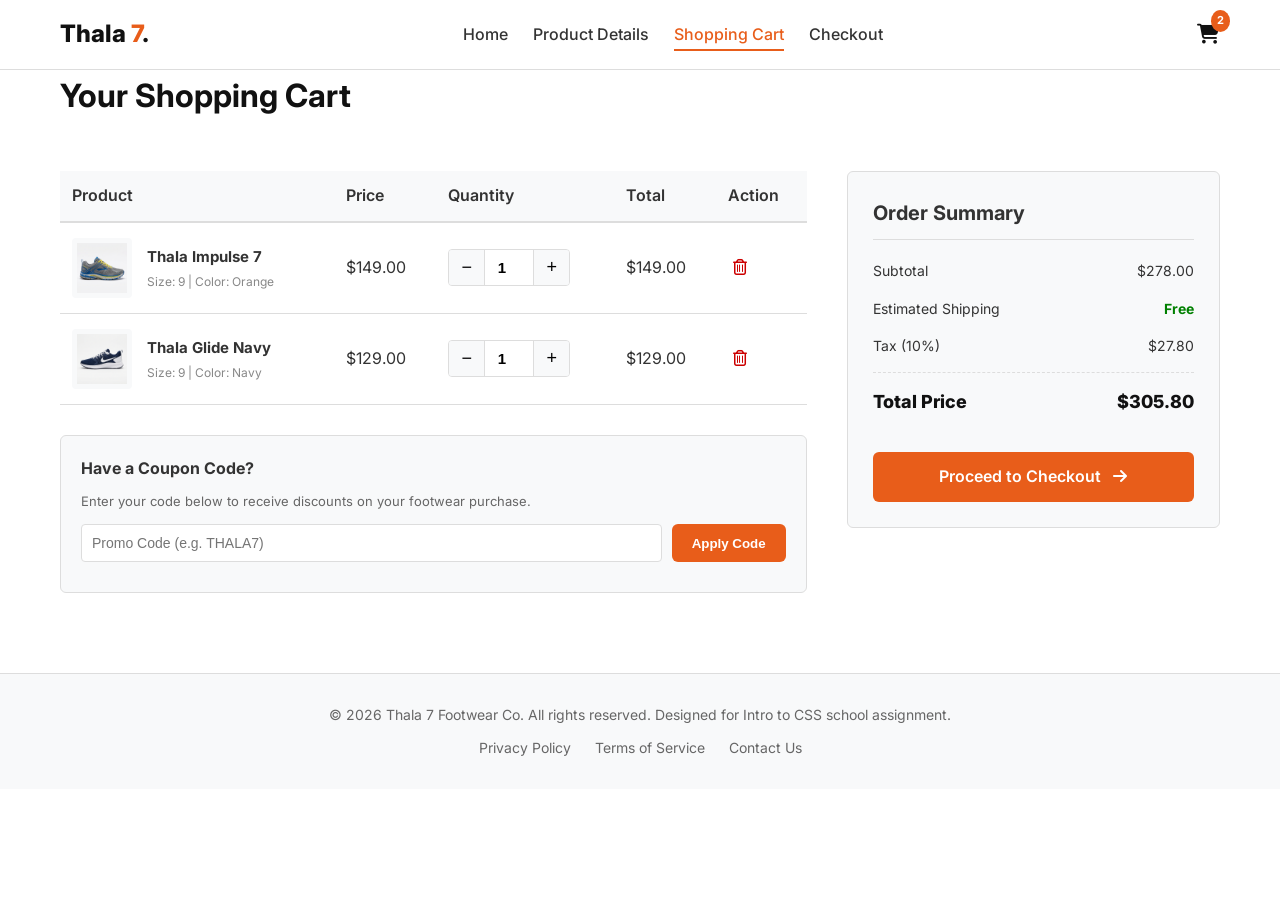
==== cart.html @ d78be861 "commit" ====
<!DOCTYPE html>
<html lang="en">
<head>
    <meta charset="UTF-8">
    <meta name="viewport" content="width=device-width, initial-scale=1.0">
    <title>Shopping Cart - Thala 7</title>
    <!-- Include Google Fonts for layout consistency -->
    <link href="https://fonts.googleapis.com/css2?family=Inter:wght@400;500;600;700;800&display=swap" rel="stylesheet">
    <!-- Font Awesome icons -->
    <link rel="stylesheet" href="https://cdnjs.cloudflare.com/ajax/libs/font-awesome/6.4.0/css/all.min.css">
    <!-- Linking our main custom CSS stylesheet file -->
    <link rel="stylesheet" href="styles.css">
</head>
<body>

    <!-- HEADER: Fixed navigation bar (matches other pages) -->
    <header>
        <div class="container nav-container">
            <div class="logo">
                <a href="index.html">Thala <span class="accent">7</span>.</a>
            </div>
            
            <nav>
                <ul class="nav-links">
                    <li><a href="index.html">Home</a></li>
                    <li><a href="product.html">Product Details</a></li>
                    <li><a href="cart.html" class="active">Shopping Cart</a></li>
                    <li><a href="payment.html">Checkout</a></li>
                </ul>
            </nav>

            <div class="nav-actions">
                <a href="cart.html" class="cart-icon-btn">
                    <i class="fas fa-shopping-cart"></i>
                    <span class="badge" id="cart-badge">2</span>
                </a>
            </div>
        </div>
    </header>

    <!-- MAIN BODY CONTENT -->
    <main>
        <div class="container">
            <h1 style="margin: 30px 0 10px 0; font-size: 32px; color: var(--primary-color);">Your Shopping Cart</h1>
            
            <!-- Two-column Flexbox layout for Cart: Items and Coupons on Left, Price Summary on Right -->
            <div class="cart-layout">
                
                <!-- LEFT CONTAINER: Cart Table & Coupon Entry Box (Requirement 5) -->
                <div class="cart-left-container">
                    
                    <!-- Table showing list of items in the cart -->
                    <table class="cart-table" id="cart-items-table">
                        <thead>
                            <tr>
                                <th>Product</th>
                                <th>Price</th>
                                <th>Quantity</th>
                                <th>Total</th>
                                <th>Action</th>
                            </tr>
                        </thead>
                        <tbody>
                            <!-- Item 1: Thala Impulse 7 -->
                            <tr class="cart-item-row">
                                <td>
                                    <div class="cart-product-info">
                                        <img src="hero-shoe.png" class="cart-product-image" alt="Thala Impulse 7">
                                        <div>
                                            <span class="cart-product-name">Thala Impulse 7</span>
                                            <span class="cart-product-meta">Size: 9 | Color: Orange</span>
                                        </div>
                                    </div>
                                </td>
                                <td class="unit-price">$149.00</td>
                                <td>
                                    <div class="qty-selector" style="width: fit-content;">
                                        <!-- Decrease qty button -->
                                        <button type="button" class="qty-btn" onclick="changeQtyRow(this, -1)">&minus;</button>
                                        <input type="number" class="qty-input row-qty" value="1" min="1" max="99" onchange="recalcCart()">
                                        <!-- Increase qty button -->
                                        <button type="button" class="qty-btn" onclick="changeQtyRow(this, 1)">&plus;</button>
                                    </div>
                                </td>
                                <td class="row-total">$149.00</td>
                                <td>
                                    <!-- Remove item button -->
                                    <button type="button" class="remove-btn" onclick="removeCartRow(this)">
                                        <i class="far fa-trash-alt"></i>
                                    </button>
                                </td>
                            </tr>
                            
                            <!-- Item 2: Thala Glide Navy -->
                            <tr class="cart-item-row">
                                <td>
                                    <div class="cart-product-info">
                                        <img src="shoe-1.png" class="cart-product-image" alt="Thala Glide Navy">
                                        <div>
                                            <span class="cart-product-name">Thala Glide Navy</span>
                                            <span class="cart-product-meta">Size: 9 | Color: Navy</span>
                                        </div>
                                    </div>
                                </td>
                                <td class="unit-price">$129.00</td>
                                <td>
                                    <div class="qty-selector" style="width: fit-content;">
                                        <!-- Decrease qty button -->
                                        <button type="button" class="qty-btn" onclick="changeQtyRow(this, -1)">&minus;</button>
                                        <input type="number" class="qty-input row-qty" value="1" min="1" max="99" onchange="recalcCart()">
                                        <!-- Increase qty button -->
                                        <button type="button" class="qty-btn" onclick="changeQtyRow(this, 1)">&plus;</button>
                                    </div>
                                </td>
                                <td class="row-total">$129.00</td>
                                <td>
                                    <!-- Remove item button -->
                                    <button type="button" class="remove-btn" onclick="removeCartRow(this)">
                                        <i class="far fa-trash-alt"></i>
                                    </button>
                                </td>
                            </tr>
                        </tbody>
                    </table>

                    <!-- Coupon Input and Apply Button inside the LEFT container (Requirement 5) -->
                    <div class="coupon-container">
                        <h3>Have a Coupon Code?</h3>
                        <p style="font-size: 13px; color: #666666; margin-bottom: 12px;">Enter your code below to receive discounts on your footwear purchase.</p>
                        <div class="coupon-group">
                            <input type="text" id="coupon-field" class="coupon-input" placeholder="Promo Code (e.g. THALA7)">
                            <button type="button" class="btn btn-primary" style="padding: 10px 20px;" onclick="applyPromoCode()">Apply Code</button>
                        </div>
                        <span id="coupon-status-msg" class="coupon-status"></span>
                    </div>

                </div>

                <!-- RIGHT CONTAINER: Order Summary Card details -->
                <div class="cart-right-container">
                    <div class="summary-card">
                        <h2>Order Summary</h2>
                        
                        <div class="summary-row">
                            <span>Subtotal</span>
                            <span id="summary-subtotal">$278.00</span>
                        </div>
                        
                        <div class="summary-row">
                            <span>Estimated Shipping</span>
                            <span style="color: green; font-weight: bold;">Free</span>
                        </div>
                        
                        <div class="summary-row">
                            <span>Tax (10%)</span>
                            <span id="summary-tax">$27.80</span>
                        </div>
                        
                        <div class="summary-row" id="discount-display-row" style="display: none; color: var(--accent-color); font-weight: 600;">
                            <span>Discount (Promo Code)</span>
                            <span id="summary-discount">-$0.00</span>
                        </div>
                        
                        <div class="summary-row total-row">
                            <span>Total Price</span>
                            <span id="summary-total">$305.80</span>
                        </div>
                        
                        <!-- Proceeds checkout page selection -->
                        <a href="payment.html" class="btn btn-primary checkout-btn">
                            Proceed to Checkout <i class="fas fa-arrow-right" style="margin-left: 8px;"></i>
                        </a>
                    </div>
                </div>

            </div>
        </div>
    </main>

    <!-- FOOTER (matches other pages) -->
    <footer>
        <div class="container">
            <p>&copy; 2026 Thala 7 Footwear Co. All rights reserved. Designed for Intro to CSS school assignment.</p>
            <div class="footer-links">
                <a href="#">Privacy Policy</a>
                <a href="#">Terms of Service</a>
                <a href="#">Contact Us</a>
            </div>
        </div>
    </footer>

    <!-- INTERACTIVE SCRIPTS: Basic JS variables and calculations -->
    <script>
        // Track promo code application state
        let isPromoApplied = false;

        // 1. Changes item row quantity with button increments
        function changeQtyRow(button, amount) {
            // Traverse up to find the input spinner element in the same container
            const spinner = button.parentElement;
            const inputField = spinner.querySelector('.row-qty');
            let currentVal = parseInt(inputField.value) || 1;
            
            currentVal += amount;
            if (currentVal < 1) {
                currentVal = 1;
            }
            inputField.value = currentVal;
            
            // Recompute row totals and summaries
            recalcCart();
        }

        // 2. Removes an item row completely
        function removeCartRow(button) {
            // Find parent table row and remove it
            const row = button.closest('tr');
            if (row) {
                row.remove();
                recalcCart();
            }
        }

        // 3. Recalculates subtotal, taxes, discount, and grand total prices
        function recalcCart() {
            const itemRows = document.querySelectorAll('.cart-item-row');
            let totalSubtotal = 0;
            let totalItemsCount = 0;

            itemRows.forEach(row => {
                // Get unit price value (stripping out $ symbol)
                const priceText = row.querySelector('.unit-price').innerText;
                const priceVal = parseFloat(priceText.replace('$', '')) || 0;
                
                // Get current quantity input
                const qtyInput = row.querySelector('.row-qty');
                const qtyVal = parseInt(qtyInput.value) || 1;
                
                // Calculate item row total
                const rowTotal = priceVal * qtyVal;
                row.querySelector('.row-total').innerText = '$' + rowTotal.toFixed(2);
                
                totalSubtotal += rowTotal;
                totalItemsCount += qtyVal;
            });

            // Calculate taxes (10% sales tax standard rate)
            const salesTax = totalSubtotal * 0.10;
            
            // Calculate coupon discount if applied (10% off of subtotal + tax)
            let discountVal = 0;
            const discountRow = document.getElementById('discount-display-row');
            
            if (isPromoApplied) {
                discountVal = (totalSubtotal + salesTax) * 0.10;
                discountRow.style.display = 'flex';
                document.getElementById('summary-discount').innerText = '-$' + discountVal.toFixed(2);
            } else {
                discountRow.style.display = 'none';
            }

            // Calculate grand total
            const grandTotal = totalSubtotal + salesTax - discountVal;

            // Render updated totals to the DOM
            document.getElementById('summary-subtotal').innerText = '$' + totalSubtotal.toFixed(2);
            document.getElementById('summary-tax').innerText = '$' + salesTax.toFixed(2);
            document.getElementById('summary-total').innerText = '$' + grandTotal.toFixed(2);
            
            // Update cart badge number count
            document.getElementById('cart-badge').innerText = totalItemsCount;
        }

        // 4. Applies promo code ("THALA7") to give a 10% discount
        function applyPromoCode() {
            const promoInput = document.getElementById('coupon-field');
            const statusMsg = document.getElementById('coupon-status-msg');
            const codeVal = promoInput.value.trim().toUpperCase();

            if (codeVal === 'THALA7') {
                isPromoApplied = true;
                statusMsg.innerText = 'Success: Promo code applied successfully (10% Discount)!';
                statusMsg.style.color = 'green';
            } else {
                isPromoApplied = false;
                statusMsg.innerText = 'Error: Invalid promo code. Try using code "THALA7".';
                statusMsg.style.color = 'red';
            }

            // Trigger recalc to apply changes
            recalcCart();
        }
    </script>

</body>
</html>
---- styles.css ----
/* ==========================================================================
   CSS STYLING SHEET: Thala 7. Premium Footwear Store
   This stylesheet contains clean, well-commented CSS for a multi-page site.
   Designed for introductory CSS learners: uses CSS variables for colors,
   standard Flexbox layouts, and a single responsive media query.
   ========================================================================== */

/* ----------------------------------------------------
   1. GLOBAL RESET & BASE STYLES
   ---------------------------------------------------- */
* {
    margin: 0;
    padding: 0;
    box-sizing: border-box; /* Includes padding and borders in element's total width/height */
}

:root {
    --primary-color: #111111; /* Charcoal black for headers, layout buttons, and heavy text */
    --accent-color: #e85d1a;  /* Vibrant athletic orange for main action badges and links */
    --accent-hover: #d04d10;  /* Deeper orange color for mouse-over (hover) states */
    --bg-light: #f8f9fa;      /* Clean light grey background color for section panels */
    --bg-white: #ffffff;      /* Pure white background for page bases and list cards */
    --border-color: #dddddd;  /* Soft grey border to neatly divide rows and inputs */
    --text-color: #333333;    /* Standard dark grey reading color for body text */
    --font-family: 'Inter', sans-serif;
}

body {
    font-family: var(--font-family);
    color: var(--text-color);
    background-color: var(--bg-white);
    line-height: 1.6;
}

/* Center-aligned layout container with maximum desktop width of 1200px */
.container {
    width: 100%;
    max-width: 1200px;
    margin: 0 auto; /* Centers the div container inside the browser view */
    padding: 0 20px;
}

.accent {
    color: var(--accent-color);
}

/* ----------------------------------------------------
   2. NAVIGATION HEADER (Fixed layout)
   ---------------------------------------------------- */
header {
    background-color: var(--bg-white);
    border-bottom: 1px solid var(--border-color);
    position: fixed; /* Fixes the header to the top of the browser page when scrolling */
    top: 0;
    left: 0;
    width: 100%;
    height: 70px;
    z-index: 100;
    display: flex;
    align-items: center; /* Vertically centers navigation logo, links, and search bars */
}

.nav-container {
    display: flex;
    justify-content: space-between; /* Evenly spaces logo (left), links (center), actions (right) */
    align-items: center;
    width: 100%;
}

.logo a {
    font-size: 24px;
    font-weight: 800;
    color: var(--primary-color);
    text-decoration: none;
}

.nav-links {
    display: flex;
    list-style: none; /* Removes list bullet markers */
    gap: 25px; /* Spaces out link items */
}

.nav-links a {
    text-decoration: none;
    color: var(--text-color);
    font-weight: 500;
    padding: 5px 0;
    transition: color 0.2s;
}

.nav-links a:hover,
.nav-links a.active {
    color: var(--accent-color);
    border-bottom: 2px solid var(--accent-color); /* Adds accent line beneath selected item */
}

.nav-actions {
    display: flex;
    align-items: center;
    gap: 20px;
}

.cart-icon-btn {
    text-decoration: none;
    color: var(--primary-color);
    font-size: 20px;
    position: relative; /* Base positioning for the badge */
}

.badge {
    background-color: var(--accent-color);
    color: white;
    font-size: 11px;
    font-weight: bold;
    border-radius: 50%;
    padding: 2px 6px;
    position: absolute; /* Places absolute badge relative to cart button */
    top: -8px;
    right: -10px;
}

/* Offset the main tag to avoid landing page hiding behind fixed header */
main {
    margin-top: 70px;
}

/* ----------------------------------------------------
   3. HERO SECTION (index.html)
   ---------------------------------------------------- */
.hero-section {
    padding: 60px 0;
    background-color: var(--bg-light);
    display: flex;
    align-items: center;
}

.hero-grid {
    display: flex;
    align-items: center;
    justify-content: space-between;
    gap: 40px;
}

.hero-text-content {
    flex: 1; /* Takes 50% of the available row size */
}

.hero-text-content h1 {
    font-size: 46px;
    line-height: 1.2;
    margin-bottom: 20px;
    color: var(--primary-color);
}

.hero-text-content p {
    font-size: 16px;
    margin-bottom: 30px;
    color: #666666;
}

.btn {
    display: inline-block;
    padding: 12px 30px;
    font-weight: 600;
    text-decoration: none;
    border-radius: 6px;
    cursor: pointer;
    border: none;
    transition: background-color 0.2s;
}

.btn-primary {
    background-color: var(--accent-color);
    color: var(--bg-white);
}

.btn-primary:hover {
    background-color: var(--accent-hover);
}

.btn-secondary {
    background-color: transparent;
    border: 1px solid var(--primary-color);
    color: var(--primary-color);
}

.btn-secondary:hover {
    background-color: var(--primary-color);
    color: var(--bg-white);
}

.hero-image-wrapper {
    flex: 1; /* Takes remaining 50% of row size */
    text-align: center;
}

.hero-image-wrapper img {
    max-width: 100%;
    height: auto;
    filter: drop-shadow(0 10px 20px rgba(0,0,0,0.1)); /* Soft shadow for premium look */
}

/* ----------------------------------------------------
   4. FEATURED PRODUCTS GRID (index.html)
   ---------------------------------------------------- */
.featured-section {
    padding: 60px 0;
}

.section-title {
    text-align: center;
    font-size: 32px;
    margin-bottom: 40px;
}

.products-grid {
    display: grid;
    /* Grid system automatically fits cards into neat columns of minimum 280px */
    grid-template-columns: repeat(auto-fit, minmax(280px, 1fr));
    gap: 30px;
}

.product-card {
    border: 1px solid var(--border-color);
    border-radius: 8px;
    overflow: hidden;
    background-color: var(--bg-white);
    transition: transform 0.2s, box-shadow 0.2s;
    position: relative;
}

.product-card:hover {
    transform: translateY(-5px);
    box-shadow: 0 10px 25px rgba(0,0,0,0.05);
}

.product-badge {
    position: absolute;
    top: 15px;
    left: 15px;
    background-color: var(--accent-color);
    color: white;
    font-size: 11px;
    font-weight: 700;
    padding: 4px 10px;
    border-radius: 4px;
    text-transform: uppercase;
}

.product-img-holder {
    height: 240px;
    background-color: var(--bg-light);
    display: flex;
    align-items: center;
    justify-content: center;
    padding: 20px;
}

.product-img-holder img {
    max-height: 100%;
    max-width: 100%;
    object-fit: contain;
}

.product-details {
    padding: 20px;
}

.product-category {
    font-size: 11px;
    color: #888888;
    text-transform: uppercase;
    font-weight: 600;
    display: block;
    margin-bottom: 5px;
}

.product-name {
    font-size: 18px;
    font-weight: 700;
    margin-bottom: 10px;
}

.product-name a {
    color: var(--primary-color);
    text-decoration: none;
}

.product-price {
    font-size: 16px;
    font-weight: 700;
    color: var(--accent-color);
}

.original-price {
    text-decoration: line-through;
    color: #888888;
    margin-right: 8px;
    font-weight: normal;
}

.view-details-btn {
    display: block;
    text-align: center;
    margin-top: 15px;
    border: 1px solid var(--primary-color);
    color: var(--primary-color);
    background-color: transparent;
    padding: 8px 15px;
    font-size: 14px;
    border-radius: 4px;
    text-decoration: none;
    transition: all 0.2s;
}

.view-details-btn:hover {
    background-color: var(--primary-color);
    color: white;
}

/* ----------------------------------------------------
   5. PRODUCT DISPLAY PAGE (product.html)
   ---------------------------------------------------- */
.product-detail-layout {
    display: flex;
    gap: 50px;
    padding: 40px 0;
}

.product-media-column {
    flex: 1.2; /* Allocates slightly more width to the image display column */
}

.main-image-container {
    background-color: var(--bg-light);
    border: 1px solid var(--border-color);
    border-radius: 8px;
    height: 400px;
    display: flex;
    align-items: center;
    justify-content: center;
    padding: 30px;
    margin-bottom: 20px;
}

.main-image-container img {
    max-height: 100%;
    object-fit: contain;
}

/* Scrolling gallery container requirements layout */
.product-gallery-scroll {
    overflow-x: auto; /* Activates horizontal overflow scrolling */
    white-space: nowrap; /* Forces thumbnails to render in a single horizontal row */
    padding: 10px 0;
    border-top: 1px solid var(--border-color);
}

.gallery-thumbnail {
    display: inline-block; /* Inline display layout enables side-by-side flow */
    width: 80px;
    height: 80px;
    border: 2px solid transparent;
    background-color: var(--bg-light);
    border-radius: 6px;
    margin-right: 12px;
    cursor: pointer;
    padding: 5px;
    transition: border-color 0.2s;
}

.gallery-thumbnail img {
    width: 100%;
    height: 100%;
    object-fit: contain;
}

.gallery-thumbnail.active,
.gallery-thumbnail:hover {
    border-color: var(--accent-color);
}

.product-details-column {
    flex: 1; /* Details panel layout */
}

.product-details-column h1 {
    font-size: 34px;
    margin-bottom: 10px;
    color: var(--primary-color);
}

.product-details-column .price-row {
    font-size: 24px;
    font-weight: 800;
    color: var(--accent-color);
    margin-bottom: 20px;
}

.product-details-column p {
    color: #555555;
    margin-bottom: 25px;
    font-size: 15px;
}

.purchase-options {
    margin-top: 25px;
    padding-top: 25px;
    border-top: 1px solid var(--border-color);
}

.quantity-row {
    display: flex;
    align-items: center;
    gap: 15px;
    margin-bottom: 20px;
}

.qty-label {
    font-weight: 600;
}

.qty-selector {
    display: flex;
    align-items: center;
    border: 1px solid var(--border-color);
    border-radius: 4px;
    overflow: hidden;
}

.qty-btn {
    background-color: var(--bg-light);
    border: none;
    width: 35px;
    height: 35px;
    font-size: 18px;
    cursor: pointer;
    display: flex;
    align-items: center;
    justify-content: center;
}

.qty-btn:hover {
    background-color: #e2e2e2;
}

.qty-input {
    width: 50px;
    height: 35px;
    text-align: center;
    border: none;
    border-left: 1px solid var(--border-color);
    border-right: 1px solid var(--border-color);
    font-size: 15px;
    font-weight: 600;
}

/* ----------------------------------------------------
   6. SHOPPING CART PAGE (cart.html)
   ---------------------------------------------------- */
.cart-layout {
    display: flex;
    gap: 40px;
    padding: 40px 0;
    align-items: flex-start;
}

.cart-left-container {
    flex: 2; /* Allocates 2/3 of space to items list and coupon box */
}

.cart-table {
    width: 100%;
    border-collapse: collapse; /* Cleaner border render */
    margin-bottom: 30px;
}

.cart-table th {
    text-align: left;
    padding: 12px;
    background-color: var(--bg-light);
    border-bottom: 2px solid var(--border-color);
    font-weight: 600;
}

.cart-table td {
    padding: 15px 12px;
    border-bottom: 1px solid var(--border-color);
    vertical-align: middle;
}

.cart-product-info {
    display: flex;
    align-items: center;
    gap: 15px;
}

.cart-product-image {
    width: 60px;
    height: 60px;
    background-color: var(--bg-light);
    border-radius: 4px;
    padding: 5px;
    object-fit: contain;
}

.cart-product-name {
    font-weight: 700;
    font-size: 15px;
}

.cart-product-meta {
    font-size: 12px;
    color: #888888;
    display: block;
    margin-top: 3px;
}

.remove-btn {
    background: none;
    border: none;
    color: #cc0000;
    cursor: pointer;
    font-size: 16px;
    padding: 5px;
}

.remove-btn:hover {
    color: #aa0000;
}

/* Coupon container block requirements alignment (left column) */
.coupon-container {
    background-color: var(--bg-light);
    border: 1px solid var(--border-color);
    padding: 20px;
    border-radius: 6px;
    margin-top: 20px;
}

.coupon-container h3 {
    font-size: 16px;
    margin-bottom: 10px;
}

.coupon-group {
    display: flex;
    gap: 10px;
}

.coupon-input {
    flex: 1;
    padding: 10px;
    border: 1px solid var(--border-color);
    border-radius: 4px;
    font-size: 14px;
}

.coupon-status {
    display: block;
    margin-top: 10px;
    font-size: 13px;
    font-weight: 600;
}

.cart-right-container {
    flex: 1; /* Allocates 1/3 space to order summary panel */
}

.summary-card {
    background-color: var(--bg-light);
    border: 1px solid var(--border-color);
    border-radius: 6px;
    padding: 25px;
}

.summary-card h2 {
    font-size: 20px;
    margin-bottom: 20px;
    border-bottom: 1px solid var(--border-color);
    padding-bottom: 10px;
}

.summary-row {
    display: flex;
    justify-content: space-between;
    margin-bottom: 15px;
    font-size: 14px;
}

.summary-row.total-row {
    font-size: 18px;
    font-weight: 800;
    border-top: 1px dashed var(--border-color);
    padding-top: 15px;
    margin-top: 15px;
    color: var(--primary-color);
}

.checkout-btn {
    width: 100%;
    text-align: center;
    margin-top: 20px;
}

/* ----------------------------------------------------
   7. PAYMENT PAGE (payment.html)
   ---------------------------------------------------- */
.payment-layout {
    display: flex;
    gap: 40px;
    padding: 40px 0;
    align-items: flex-start;
}

.payment-left-container {
    flex: 1.8; /* Credit card form container width allocation */
}

.payment-card {
    background-color: var(--bg-white);
    border: 1px solid var(--border-color);
    border-radius: 6px;
    padding: 25px;
    margin-bottom: 20px;
}

.payment-card h2 {
    font-size: 18px;
    margin-bottom: 20px;
    color: var(--primary-color);
}

.method-options {
    display: flex;
    flex-direction: column;
    gap: 12px;
    margin-bottom: 25px;
}

.method-option {
    display: flex;
    align-items: center;
    padding: 12px;
    border: 1px solid var(--border-color);
    border-radius: 6px;
    cursor: pointer;
    transition: background-color 0.2s;
}

.method-option:hover {
    background-color: var(--bg-light);
}

.method-option input {
    margin-right: 12px;
}

.method-option i {
    margin-right: 10px;
    font-size: 18px;
    color: #555555;
}

.form-group {
    margin-bottom: 20px;
}

.form-group label {
    display: block;
    margin-bottom: 6px;
    font-weight: 600;
    font-size: 14px;
}

.form-group input,
.form-group select {
    width: 100%;
    padding: 10px;
    border: 1px solid var(--border-color);
    border-radius: 4px;
    font-size: 14px;
    outline: none;
}

.form-group input:focus,
.form-group select:focus {
    border-color: var(--accent-color); /* Highlight input on user interaction */
}

.form-row {
    display: flex;
    gap: 20px;
}

.form-row .form-group {
    flex: 1;
}

.payment-right-container {
    flex: 1.2; /* Order summary panel layout width allocation */
}

.overview-card {
    background-color: var(--bg-light);
    border: 1px solid var(--border-color);
    border-radius: 6px;
    padding: 25px;
}

.overview-card h3 {
    font-size: 16px;
    margin-bottom: 15px;
    border-bottom: 1px solid var(--border-color);
    padding-bottom: 10px;
}

.mini-items-list {
    margin-bottom: 20px;
}

.mini-item {
    display: flex;
    justify-content: space-between;
    font-size: 13px;
    margin-bottom: 10px;
}

.mini-item-name {
    color: #555555;
}

.mini-item-price {
    font-weight: 600;
}

/* ----------------------------------------------------
   8. FOOTER STYLING
   ---------------------------------------------------- */
footer {
    background-color: var(--bg-light);
    border-top: 1px solid var(--border-color);
    padding: 30px 0;
    text-align: center;
    font-size: 14px;
    color: #666666;
    margin-top: 40px;
}

.footer-links {
    margin-top: 10px;
}

.footer-links a {
    color: #666666;
    text-decoration: none;
    margin: 0 10px;
}

.footer-links a:hover {
    color: var(--accent-color);
}

/* ----------------------------------------------------
   9. RESPONSIVE MEDIA QUERIES (Mobile layout adjustments)
   ---------------------------------------------------- */
@media (max-width: 768px) {
    /* Stack navigation header elements vertically instead of horizontal flow */
    .nav-container {
        flex-direction: column;
        gap: 12px;
        padding: 10px 0;
    }
    
    header {
        height: auto;
        position: relative; /* Reverts fixed header on mobile screen sizes to maximize viewing workspace */
    }
    
    main {
        margin-top: 0; /* Clears top margin offset since header is no longer fixed position */
    }
    
    /* Hero section: stacks text content and shoe image vertically */
    .hero-grid {
        flex-direction: column;
        text-align: center;
    }
    
    .hero-text-content h1 {
        font-size: 32px;
    }
    
    /* Collapse two-column layouts into stackable layout rows */
    .product-detail-layout,
    .cart-layout,
    .payment-layout {
        flex-direction: column;
        gap: 30px;
    }
    
    .form-row {
        flex-direction: column;
        gap: 0;
    }
}
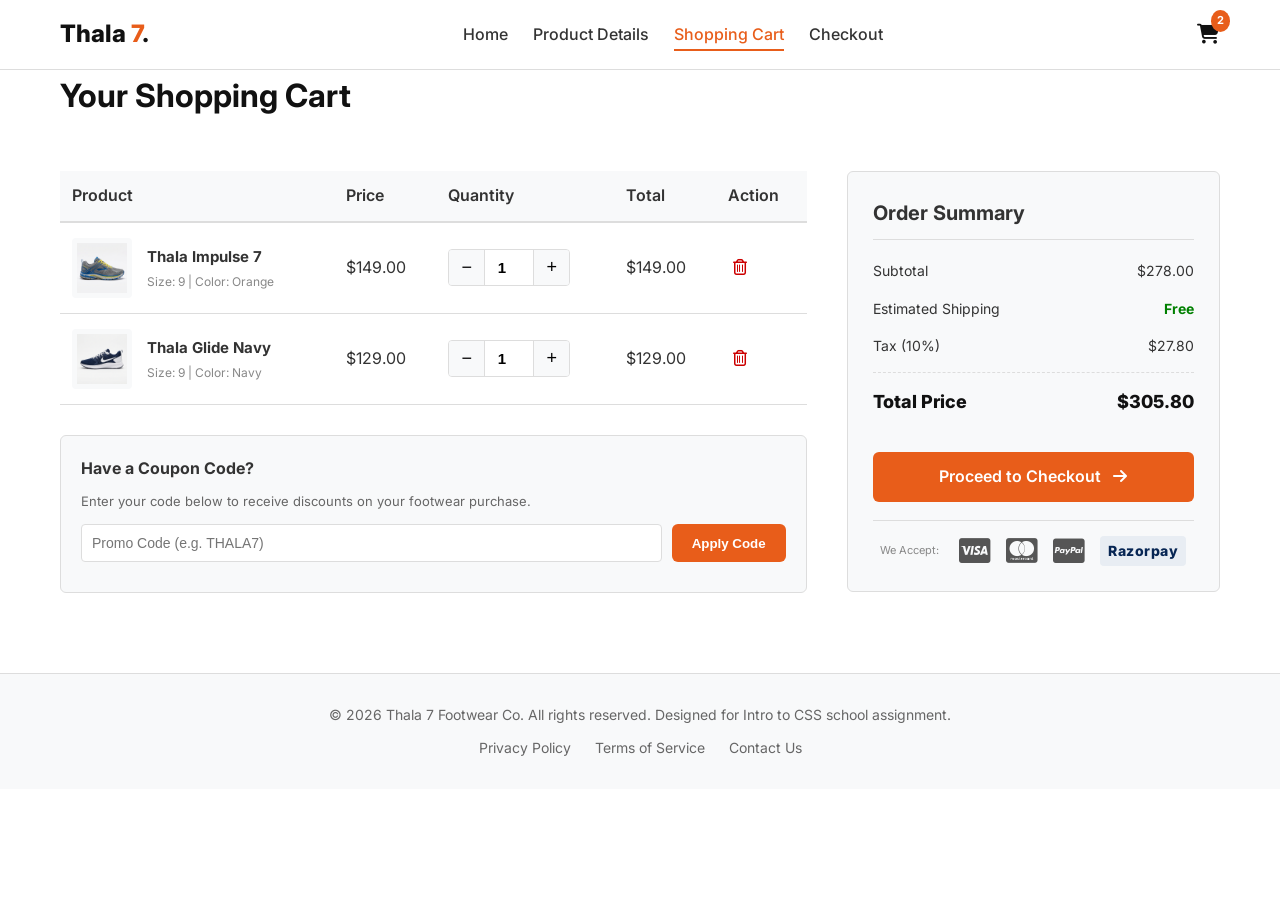
==== commit 0da57184: "commit" ====
--- a/cart.html
+++ b/cart.html
@@ -170,8 +170,16 @@
                         <a href="payment.html" class="btn btn-primary checkout-btn">
                             Proceed to Checkout <i class="fas fa-arrow-right" style="margin-left: 8px;"></i>
                         </a>
+                        
+                        <!-- Accepted Payment Methods with Razorpay -->
+                        <div class="payment-icons-row">
+                            <span class="label-text">We Accept:</span>
+                            <i class="fab fa-cc-visa" title="Visa"></i>
+                            <i class="fab fa-cc-mastercard" title="Mastercard"></i>
+                            <i class="fab fa-cc-paypal" title="PayPal"></i>
+                            <span class="razorpay-icon" title="Razorpay">Razorpay</span>
+                        </div>
                     </div>
-                </div>
 
             </div>
         </div>
--- a/styles.css
+++ b/styles.css
@@ -198,6 +198,48 @@
     max-width: 100%;
     height: auto;
     filter: drop-shadow(0 10px 20px rgba(0,0,0,0.1)); /* Soft shadow for premium look */
+}
+
+/* ----------------------------------------------------
+   3b. SERVICE OVERVIEW STATS BAR (index.html)
+   ---------------------------------------------------- */
+.service-overview {
+    background-color: var(--primary-color);
+    padding: 40px 0;
+}
+
+.stats-row {
+    display: flex;
+    justify-content: space-around;
+    align-items: center;
+    text-align: center;
+}
+
+.stat-item {
+    display: flex;
+    flex-direction: column;
+    align-items: center;
+    gap: 6px;
+    color: white;
+}
+
+.stat-item i {
+    font-size: 28px;
+    color: var(--accent-color);
+    margin-bottom: 5px;
+}
+
+.stat-number {
+    font-size: 28px;
+    font-weight: 800;
+}
+
+.stat-label {
+    font-size: 13px;
+    color: #aaaaaa;
+    text-transform: uppercase;
+    font-weight: 600;
+    letter-spacing: 1px;
 }
 
 /* ----------------------------------------------------
@@ -732,6 +774,41 @@
 
 .mini-item-price {
     font-weight: 600;
+}
+
+/* ----------------------------------------------------
+   7b. ACCEPTED PAYMENT ICONS ROW (cart.html & payment.html)
+   ---------------------------------------------------- */
+.payment-icons-row {
+    display: flex;
+    justify-content: center;
+    align-items: center;
+    gap: 15px;
+    margin-top: 18px;
+    padding-top: 15px;
+    border-top: 1px solid var(--border-color);
+}
+
+.payment-icons-row i {
+    font-size: 28px;
+    color: #555555;
+}
+
+.payment-icons-row .razorpay-icon {
+    font-weight: 800;
+    font-size: 14px;
+    color: #072654;
+    background-color: #e8edf3;
+    border-radius: 4px;
+    padding: 4px 8px;
+    letter-spacing: 0.5px;
+    font-family: var(--font-family);
+}
+
+.payment-icons-row span.label-text {
+    font-size: 11px;
+    color: #888888;
+    margin-right: 5px;
 }
 
 /* ----------------------------------------------------
@@ -803,4 +880,14 @@
         flex-direction: column;
         gap: 0;
     }
-}
+    
+    /* Stack stats row vertically on mobile */
+    .stats-row {
+        flex-wrap: wrap;
+        gap: 30px;
+    }
+    
+    .stat-item {
+        flex-basis: 40%;
+    }
+}
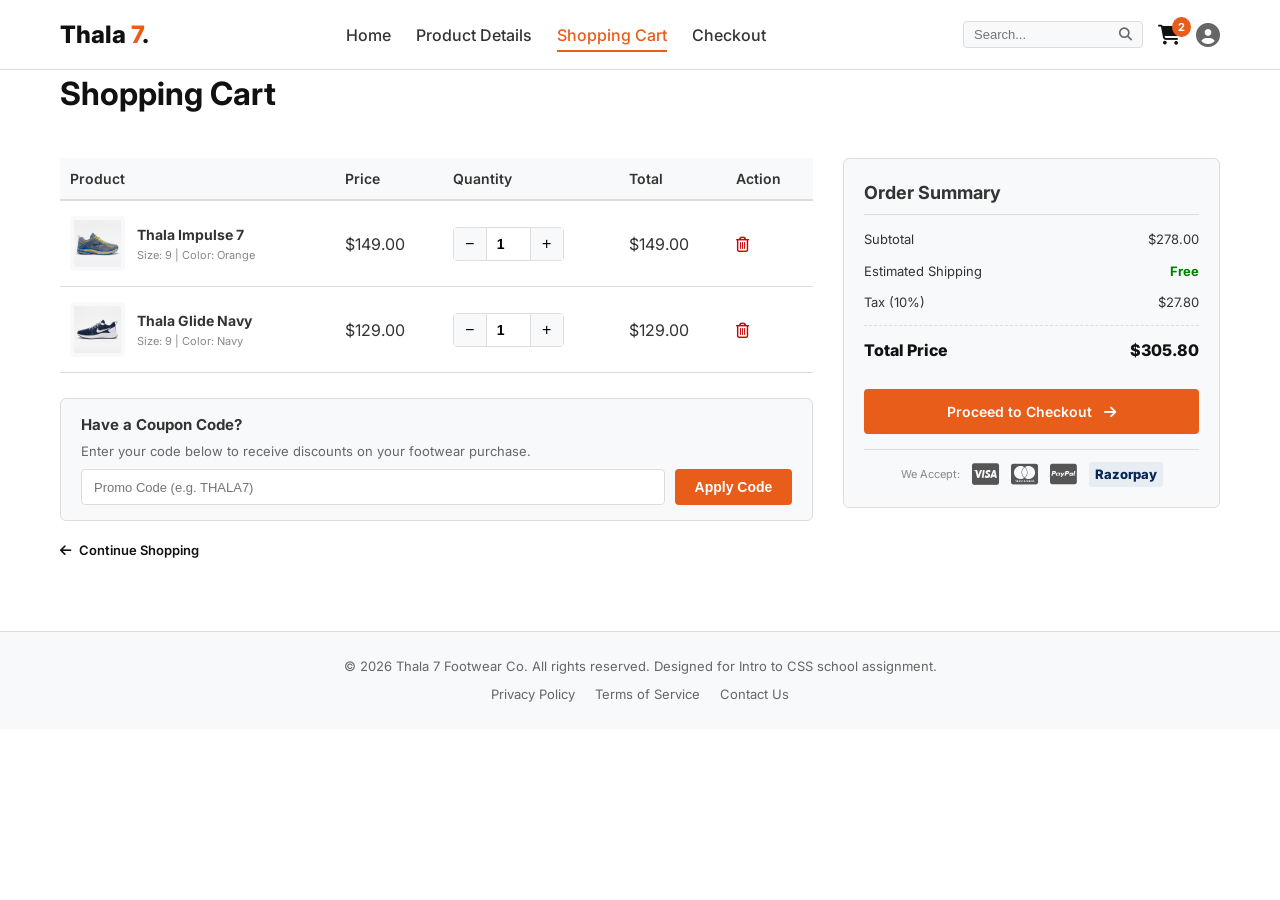
==== commit aa486983: "commit" ====
--- a/cart.html
+++ b/cart.html
@@ -4,22 +4,17 @@
     <meta charset="UTF-8">
     <meta name="viewport" content="width=device-width, initial-scale=1.0">
     <title>Shopping Cart - Thala 7</title>
-    <!-- Include Google Fonts for layout consistency -->
     <link href="https://fonts.googleapis.com/css2?family=Inter:wght@400;500;600;700;800&display=swap" rel="stylesheet">
-    <!-- Font Awesome icons -->
     <link rel="stylesheet" href="https://cdnjs.cloudflare.com/ajax/libs/font-awesome/6.4.0/css/all.min.css">
-    <!-- Linking our main custom CSS stylesheet file -->
     <link rel="stylesheet" href="styles.css">
 </head>
 <body>
 
-    <!-- HEADER: Fixed navigation bar (matches other pages) -->
     <header>
         <div class="container nav-container">
             <div class="logo">
                 <a href="index.html">Thala <span class="accent">7</span>.</a>
             </div>
-            
             <nav>
                 <ul class="nav-links">
                     <li><a href="index.html">Home</a></li>
@@ -28,29 +23,29 @@
                     <li><a href="payment.html">Checkout</a></li>
                 </ul>
             </nav>
-
             <div class="nav-actions">
+                <div class="search-box">
+                    <input type="text" placeholder="Search...">
+                    <i class="fas fa-search"></i>
+                </div>
                 <a href="cart.html" class="cart-icon-btn">
                     <i class="fas fa-shopping-cart"></i>
                     <span class="badge" id="cart-badge">2</span>
                 </a>
+                <div class="profile-avatar">
+                    <i class="fas fa-user-circle"></i>
+                </div>
             </div>
         </div>
     </header>
 
-    <!-- MAIN BODY CONTENT -->
     <main>
         <div class="container">
-            <h1 style="margin: 30px 0 10px 0; font-size: 32px; color: var(--primary-color);">Your Shopping Cart</h1>
-            
-            <!-- Two-column Flexbox layout for Cart: Items and Coupons on Left, Price Summary on Right -->
+            <h1 style="margin: 30px 0 10px 0; font-size: 32px; color: var(--primary-color);">Shopping Cart</h1>
+
             <div class="cart-layout">
-                
-                <!-- LEFT CONTAINER: Cart Table & Coupon Entry Box (Requirement 5) -->
                 <div class="cart-left-container">
-                    
-                    <!-- Table showing list of items in the cart -->
-                    <table class="cart-table" id="cart-items-table">
+                    <table class="cart-table">
                         <thead>
                             <tr>
                                 <th>Product</th>
@@ -61,8 +56,7 @@
                             </tr>
                         </thead>
                         <tbody>
-                            <!-- Item 1: Thala Impulse 7 -->
-                            <tr class="cart-item-row">
+                            <tr>
                                 <td>
                                     <div class="cart-product-info">
                                         <img src="hero-shoe.png" class="cart-product-image" alt="Thala Impulse 7">
@@ -72,27 +66,22 @@
                                         </div>
                                     </div>
                                 </td>
-                                <td class="unit-price">$149.00</td>
+                                <td>$149.00</td>
                                 <td>
                                     <div class="qty-selector" style="width: fit-content;">
-                                        <!-- Decrease qty button -->
-                                        <button type="button" class="qty-btn" onclick="changeQtyRow(this, -1)">&minus;</button>
-                                        <input type="number" class="qty-input row-qty" value="1" min="1" max="99" onchange="recalcCart()">
-                                        <!-- Increase qty button -->
-                                        <button type="button" class="qty-btn" onclick="changeQtyRow(this, 1)">&plus;</button>
+                                        <button class="qty-btn" type="button">&minus;</button>
+                                        <input type="number" class="qty-input" value="1" min="1" max="99">
+                                        <button class="qty-btn" type="button">&plus;</button>
                                     </div>
                                 </td>
-                                <td class="row-total">$149.00</td>
+                                <td>$149.00</td>
                                 <td>
-                                    <!-- Remove item button -->
-                                    <button type="button" class="remove-btn" onclick="removeCartRow(this)">
+                                    <button class="remove-btn" type="button">
                                         <i class="far fa-trash-alt"></i>
                                     </button>
                                 </td>
                             </tr>
-                            
-                            <!-- Item 2: Thala Glide Navy -->
-                            <tr class="cart-item-row">
+                            <tr>
                                 <td>
                                     <div class="cart-product-info">
                                         <img src="shoe-1.png" class="cart-product-image" alt="Thala Glide Navy">
@@ -102,20 +91,17 @@
                                         </div>
                                     </div>
                                 </td>
-                                <td class="unit-price">$129.00</td>
+                                <td>$129.00</td>
                                 <td>
                                     <div class="qty-selector" style="width: fit-content;">
-                                        <!-- Decrease qty button -->
-                                        <button type="button" class="qty-btn" onclick="changeQtyRow(this, -1)">&minus;</button>
-                                        <input type="number" class="qty-input row-qty" value="1" min="1" max="99" onchange="recalcCart()">
-                                        <!-- Increase qty button -->
-                                        <button type="button" class="qty-btn" onclick="changeQtyRow(this, 1)">&plus;</button>
+                                        <button class="qty-btn" type="button">&minus;</button>
+                                        <input type="number" class="qty-input" value="1" min="1" max="99">
+                                        <button class="qty-btn" type="button">&plus;</button>
                                     </div>
                                 </td>
-                                <td class="row-total">$129.00</td>
+                                <td>$129.00</td>
                                 <td>
-                                    <!-- Remove item button -->
-                                    <button type="button" class="remove-btn" onclick="removeCartRow(this)">
+                                    <button class="remove-btn" type="button">
                                         <i class="far fa-trash-alt"></i>
                                     </button>
                                 </td>
@@ -123,55 +109,42 @@
                         </tbody>
                     </table>
 
-                    <!-- Coupon Input and Apply Button inside the LEFT container (Requirement 5) -->
                     <div class="coupon-container">
                         <h3>Have a Coupon Code?</h3>
-                        <p style="font-size: 13px; color: #666666; margin-bottom: 12px;">Enter your code below to receive discounts on your footwear purchase.</p>
+                        <p style="font-size: 13px; color: #666666; margin-top: 4px;">Enter your code below to receive discounts on your footwear purchase.</p>
                         <div class="coupon-group">
-                            <input type="text" id="coupon-field" class="coupon-input" placeholder="Promo Code (e.g. THALA7)">
-                            <button type="button" class="btn btn-primary" style="padding: 10px 20px;" onclick="applyPromoCode()">Apply Code</button>
+                            <input type="text" class="coupon-input" placeholder="Promo Code (e.g. THALA7)">
+                            <button class="btn btn-primary" type="button" style="padding: 10px 20px;">Apply Code</button>
                         </div>
-                        <span id="coupon-status-msg" class="coupon-status"></span>
                     </div>
 
+                    <a href="product.html" class="continue-shopping">
+                        <i class="fas fa-arrow-left"></i> Continue Shopping
+                    </a>
                 </div>
 
-                <!-- RIGHT CONTAINER: Order Summary Card details -->
                 <div class="cart-right-container">
                     <div class="summary-card">
                         <h2>Order Summary</h2>
-                        
                         <div class="summary-row">
                             <span>Subtotal</span>
-                            <span id="summary-subtotal">$278.00</span>
+                            <span>$278.00</span>
                         </div>
-                        
                         <div class="summary-row">
                             <span>Estimated Shipping</span>
                             <span style="color: green; font-weight: bold;">Free</span>
                         </div>
-                        
                         <div class="summary-row">
                             <span>Tax (10%)</span>
-                            <span id="summary-tax">$27.80</span>
+                            <span>$27.80</span>
                         </div>
-                        
-                        <div class="summary-row" id="discount-display-row" style="display: none; color: var(--accent-color); font-weight: 600;">
-                            <span>Discount (Promo Code)</span>
-                            <span id="summary-discount">-$0.00</span>
-                        </div>
-                        
                         <div class="summary-row total-row">
                             <span>Total Price</span>
-                            <span id="summary-total">$305.80</span>
+                            <span>$305.80</span>
                         </div>
-                        
-                        <!-- Proceeds checkout page selection -->
                         <a href="payment.html" class="btn btn-primary checkout-btn">
                             Proceed to Checkout <i class="fas fa-arrow-right" style="margin-left: 8px;"></i>
                         </a>
-                        
-                        <!-- Accepted Payment Methods with Razorpay -->
                         <div class="payment-icons-row">
                             <span class="label-text">We Accept:</span>
                             <i class="fab fa-cc-visa" title="Visa"></i>
@@ -180,12 +153,11 @@
                             <span class="razorpay-icon" title="Razorpay">Razorpay</span>
                         </div>
                     </div>
-
+                </div>
             </div>
         </div>
     </main>
 
-    <!-- FOOTER (matches other pages) -->
     <footer>
         <div class="container">
             <p>&copy; 2026 Thala 7 Footwear Co. All rights reserved. Designed for Intro to CSS school assignment.</p>
@@ -197,108 +169,5 @@
         </div>
     </footer>
 
-    <!-- INTERACTIVE SCRIPTS: Basic JS variables and calculations -->
-    <script>
-        // Track promo code application state
-        let isPromoApplied = false;
-
-        // 1. Changes item row quantity with button increments
-        function changeQtyRow(button, amount) {
-            // Traverse up to find the input spinner element in the same container
-            const spinner = button.parentElement;
-            const inputField = spinner.querySelector('.row-qty');
-            let currentVal = parseInt(inputField.value) || 1;
-            
-            currentVal += amount;
-            if (currentVal < 1) {
-                currentVal = 1;
-            }
-            inputField.value = currentVal;
-            
-            // Recompute row totals and summaries
-            recalcCart();
-        }
-
-        // 2. Removes an item row completely
-        function removeCartRow(button) {
-            // Find parent table row and remove it
-            const row = button.closest('tr');
-            if (row) {
-                row.remove();
-                recalcCart();
-            }
-        }
-
-        // 3. Recalculates subtotal, taxes, discount, and grand total prices
-        function recalcCart() {
-            const itemRows = document.querySelectorAll('.cart-item-row');
-            let totalSubtotal = 0;
-            let totalItemsCount = 0;
-
-            itemRows.forEach(row => {
-                // Get unit price value (stripping out $ symbol)
-                const priceText = row.querySelector('.unit-price').innerText;
-                const priceVal = parseFloat(priceText.replace('$', '')) || 0;
-                
-                // Get current quantity input
-                const qtyInput = row.querySelector('.row-qty');
-                const qtyVal = parseInt(qtyInput.value) || 1;
-                
-                // Calculate item row total
-                const rowTotal = priceVal * qtyVal;
-                row.querySelector('.row-total').innerText = '$' + rowTotal.toFixed(2);
-                
-                totalSubtotal += rowTotal;
-                totalItemsCount += qtyVal;
-            });
-
-            // Calculate taxes (10% sales tax standard rate)
-            const salesTax = totalSubtotal * 0.10;
-            
-            // Calculate coupon discount if applied (10% off of subtotal + tax)
-            let discountVal = 0;
-            const discountRow = document.getElementById('discount-display-row');
-            
-            if (isPromoApplied) {
-                discountVal = (totalSubtotal + salesTax) * 0.10;
-                discountRow.style.display = 'flex';
-                document.getElementById('summary-discount').innerText = '-$' + discountVal.toFixed(2);
-            } else {
-                discountRow.style.display = 'none';
-            }
-
-            // Calculate grand total
-            const grandTotal = totalSubtotal + salesTax - discountVal;
-
-            // Render updated totals to the DOM
-            document.getElementById('summary-subtotal').innerText = '$' + totalSubtotal.toFixed(2);
-            document.getElementById('summary-tax').innerText = '$' + salesTax.toFixed(2);
-            document.getElementById('summary-total').innerText = '$' + grandTotal.toFixed(2);
-            
-            // Update cart badge number count
-            document.getElementById('cart-badge').innerText = totalItemsCount;
-        }
-
-        // 4. Applies promo code ("THALA7") to give a 10% discount
-        function applyPromoCode() {
-            const promoInput = document.getElementById('coupon-field');
-            const statusMsg = document.getElementById('coupon-status-msg');
-            const codeVal = promoInput.value.trim().toUpperCase();
-
-            if (codeVal === 'THALA7') {
-                isPromoApplied = true;
-                statusMsg.innerText = 'Success: Promo code applied successfully (10% Discount)!';
-                statusMsg.style.color = 'green';
-            } else {
-                isPromoApplied = false;
-                statusMsg.innerText = 'Error: Invalid promo code. Try using code "THALA7".';
-                statusMsg.style.color = 'red';
-            }
-
-            // Trigger recalc to apply changes
-            recalcCart();
-        }
-    </script>
-
 </body>
 </html>
--- a/styles.css
+++ b/styles.css
@@ -1,27 +1,17 @@
-/* ==========================================================================
-   CSS STYLING SHEET: Thala 7. Premium Footwear Store
-   This stylesheet contains clean, well-commented CSS for a multi-page site.
-   Designed for introductory CSS learners: uses CSS variables for colors,
-   standard Flexbox layouts, and a single responsive media query.
-   ========================================================================== */
-
-/* ----------------------------------------------------
-   1. GLOBAL RESET & BASE STYLES
-   ---------------------------------------------------- */
 * {
     margin: 0;
     padding: 0;
-    box-sizing: border-box; /* Includes padding and borders in element's total width/height */
+    box-sizing: border-box;
 }
 
 :root {
-    --primary-color: #111111; /* Charcoal black for headers, layout buttons, and heavy text */
-    --accent-color: #e85d1a;  /* Vibrant athletic orange for main action badges and links */
-    --accent-hover: #d04d10;  /* Deeper orange color for mouse-over (hover) states */
-    --bg-light: #f8f9fa;      /* Clean light grey background color for section panels */
-    --bg-white: #ffffff;      /* Pure white background for page bases and list cards */
-    --border-color: #dddddd;  /* Soft grey border to neatly divide rows and inputs */
-    --text-color: #333333;    /* Standard dark grey reading color for body text */
+    --primary-color: #111111;
+    --accent-color: #e85d1a;
+    --accent-hover: #d04d10;
+    --bg-light: #f8f9fa;
+    --bg-white: #ffffff;
+    --border-color: #dddddd;
+    --text-color: #333333;
     --font-family: 'Inter', sans-serif;
 }
 
@@ -29,40 +19,36 @@
     font-family: var(--font-family);
     color: var(--text-color);
     background-color: var(--bg-white);
-    line-height: 1.6;
-}
-
-/* Center-aligned layout container with maximum desktop width of 1200px */
+    line-height: 1.5;
+}
+
 .container {
+    max-width: 1200px;
+    margin: 0 auto;
+    padding: 0 20px;
     width: 100%;
-    max-width: 1200px;
-    margin: 0 auto; /* Centers the div container inside the browser view */
-    padding: 0 20px;
 }
 
 .accent {
     color: var(--accent-color);
 }
 
-/* ----------------------------------------------------
-   2. NAVIGATION HEADER (Fixed layout)
-   ---------------------------------------------------- */
 header {
     background-color: var(--bg-white);
     border-bottom: 1px solid var(--border-color);
-    position: fixed; /* Fixes the header to the top of the browser page when scrolling */
+    position: fixed;
     top: 0;
     left: 0;
     width: 100%;
     height: 70px;
     z-index: 100;
     display: flex;
-    align-items: center; /* Vertically centers navigation logo, links, and search bars */
+    align-items: center;
 }
 
 .nav-container {
     display: flex;
-    justify-content: space-between; /* Evenly spaces logo (left), links (center), actions (right) */
+    justify-content: space-between;
     align-items: center;
     width: 100%;
 }
@@ -76,8 +62,8 @@
 
 .nav-links {
     display: flex;
-    list-style: none; /* Removes list bullet markers */
-    gap: 25px; /* Spaces out link items */
+    list-style: none;
+    gap: 25px;
 }
 
 .nav-links a {
@@ -91,20 +77,45 @@
 .nav-links a:hover,
 .nav-links a.active {
     color: var(--accent-color);
-    border-bottom: 2px solid var(--accent-color); /* Adds accent line beneath selected item */
+    border-bottom: 2px solid var(--accent-color);
 }
 
 .nav-actions {
     display: flex;
     align-items: center;
-    gap: 20px;
+    gap: 15px;
+}
+
+.search-box {
+    display: flex;
+    align-items: center;
+    border: 1px solid var(--border-color);
+    border-radius: 4px;
+    padding: 5px 10px;
+    background-color: var(--bg-light);
+}
+
+.search-box input {
+    border: none;
+    background: transparent;
+    outline: none;
+    font-size: 13px;
+    width: 140px;
+}
+
+.search-box i {
+    color: #666666;
+    font-size: 13px;
+    margin-left: 5px;
 }
 
 .cart-icon-btn {
     text-decoration: none;
     color: var(--primary-color);
     font-size: 20px;
-    position: relative; /* Base positioning for the badge */
+    position: relative;
+    display: flex;
+    align-items: center;
 }
 
 .badge {
@@ -114,24 +125,26 @@
     font-weight: bold;
     border-radius: 50%;
     padding: 2px 6px;
-    position: absolute; /* Places absolute badge relative to cart button */
+    position: absolute;
     top: -8px;
     right: -10px;
 }
 
-/* Offset the main tag to avoid landing page hiding behind fixed header */
+.profile-avatar {
+    font-size: 24px;
+    color: #666666;
+    display: flex;
+    align-items: center;
+    cursor: pointer;
+}
+
 main {
     margin-top: 70px;
 }
 
-/* ----------------------------------------------------
-   3. HERO SECTION (index.html)
-   ---------------------------------------------------- */
 .hero-section {
     padding: 60px 0;
     background-color: var(--bg-light);
-    display: flex;
-    align-items: center;
 }
 
 .hero-grid {
@@ -142,11 +155,11 @@
 }
 
 .hero-text-content {
-    flex: 1; /* Takes 50% of the available row size */
+    flex: 1;
 }
 
 .hero-text-content h1 {
-    font-size: 46px;
+    font-size: 44px;
     line-height: 1.2;
     margin-bottom: 20px;
     color: var(--primary-color);
@@ -155,18 +168,30 @@
 .hero-text-content p {
     font-size: 16px;
     margin-bottom: 30px;
-    color: #666666;
+    color: #555555;
+}
+
+.hero-image-wrapper {
+    flex: 1;
+    display: flex;
+    justify-content: center;
+}
+
+.hero-image-wrapper img {
+    max-width: 100%;
+    height: auto;
 }
 
 .btn {
     display: inline-block;
-    padding: 12px 30px;
+    padding: 12px 28px;
     font-weight: 600;
     text-decoration: none;
-    border-radius: 6px;
+    border-radius: 4px;
     cursor: pointer;
     border: none;
-    transition: background-color 0.2s;
+    font-size: 14px;
+    transition: all 0.2s;
 }
 
 .btn-primary {
@@ -189,91 +214,70 @@
     color: var(--bg-white);
 }
 
-.hero-image-wrapper {
-    flex: 1; /* Takes remaining 50% of row size */
-    text-align: center;
-}
-
-.hero-image-wrapper img {
-    max-width: 100%;
-    height: auto;
-    filter: drop-shadow(0 10px 20px rgba(0,0,0,0.1)); /* Soft shadow for premium look */
-}
-
-/* ----------------------------------------------------
-   3b. SERVICE OVERVIEW STATS BAR (index.html)
-   ---------------------------------------------------- */
 .service-overview {
     background-color: var(--primary-color);
-    padding: 40px 0;
+    padding: 30px 0;
 }
 
 .stats-row {
     display: flex;
     justify-content: space-around;
     align-items: center;
-    text-align: center;
 }
 
 .stat-item {
     display: flex;
     flex-direction: column;
     align-items: center;
-    gap: 6px;
     color: white;
 }
 
 .stat-item i {
-    font-size: 28px;
+    font-size: 24px;
     color: var(--accent-color);
-    margin-bottom: 5px;
+    margin-bottom: 8px;
 }
 
 .stat-number {
-    font-size: 28px;
+    font-size: 26px;
     font-weight: 800;
 }
 
 .stat-label {
-    font-size: 13px;
+    font-size: 12px;
     color: #aaaaaa;
     text-transform: uppercase;
     font-weight: 600;
-    letter-spacing: 1px;
-}
-
-/* ----------------------------------------------------
-   4. FEATURED PRODUCTS GRID (index.html)
-   ---------------------------------------------------- */
+    margin-top: 4px;
+}
+
 .featured-section {
     padding: 60px 0;
 }
 
 .section-title {
     text-align: center;
-    font-size: 32px;
+    font-size: 30px;
     margin-bottom: 40px;
 }
 
 .products-grid {
     display: grid;
-    /* Grid system automatically fits cards into neat columns of minimum 280px */
-    grid-template-columns: repeat(auto-fit, minmax(280px, 1fr));
+    grid-template-columns: repeat(auto-fit, minmax(260px, 1fr));
     gap: 30px;
 }
 
 .product-card {
     border: 1px solid var(--border-color);
-    border-radius: 8px;
+    border-radius: 6px;
     overflow: hidden;
     background-color: var(--bg-white);
-    transition: transform 0.2s, box-shadow 0.2s;
     position: relative;
+    transition: transform 0.2s;
 }
 
 .product-card:hover {
     transform: translateY(-5px);
-    box-shadow: 0 10px 25px rgba(0,0,0,0.05);
 }
 
 .product-badge {
@@ -282,15 +286,15 @@
     left: 15px;
     background-color: var(--accent-color);
     color: white;
-    font-size: 11px;
+    font-size: 10px;
     font-weight: 700;
-    padding: 4px 10px;
-    border-radius: 4px;
+    padding: 3px 8px;
+    border-radius: 3px;
     text-transform: uppercase;
 }
 
 .product-img-holder {
-    height: 240px;
+    height: 220px;
     background-color: var(--bg-light);
     display: flex;
     align-items: center;
@@ -318,9 +322,9 @@
 }
 
 .product-name {
-    font-size: 18px;
+    font-size: 17px;
     font-weight: 700;
-    margin-bottom: 10px;
+    margin-bottom: 8px;
 }
 
 .product-name a {
@@ -349,7 +353,7 @@
     color: var(--primary-color);
     background-color: transparent;
     padding: 8px 15px;
-    font-size: 14px;
+    font-size: 13px;
     border-radius: 4px;
     text-decoration: none;
     transition: all 0.2s;
@@ -360,29 +364,26 @@
     color: white;
 }
 
-/* ----------------------------------------------------
-   5. PRODUCT DISPLAY PAGE (product.html)
-   ---------------------------------------------------- */
 .product-detail-layout {
     display: flex;
-    gap: 50px;
+    gap: 40px;
     padding: 40px 0;
 }
 
 .product-media-column {
-    flex: 1.2; /* Allocates slightly more width to the image display column */
+    flex: 1.2;
 }
 
 .main-image-container {
     background-color: var(--bg-light);
     border: 1px solid var(--border-color);
-    border-radius: 8px;
-    height: 400px;
+    border-radius: 6px;
+    height: 380px;
     display: flex;
     align-items: center;
     justify-content: center;
-    padding: 30px;
-    margin-bottom: 20px;
+    padding: 20px;
+    margin-bottom: 15px;
 }
 
 .main-image-container img {
@@ -390,25 +391,23 @@
     object-fit: contain;
 }
 
-/* Scrolling gallery container requirements layout */
 .product-gallery-scroll {
-    overflow-x: auto; /* Activates horizontal overflow scrolling */
-    white-space: nowrap; /* Forces thumbnails to render in a single horizontal row */
+    display: flex;
+    gap: 10px;
+    overflow-x: auto;
     padding: 10px 0;
     border-top: 1px solid var(--border-color);
 }
 
 .gallery-thumbnail {
-    display: inline-block; /* Inline display layout enables side-by-side flow */
-    width: 80px;
-    height: 80px;
+    flex-shrink: 0;
+    width: 75px;
+    height: 75px;
     border: 2px solid transparent;
     background-color: var(--bg-light);
-    border-radius: 6px;
-    margin-right: 12px;
+    border-radius: 4px;
     cursor: pointer;
-    padding: 5px;
-    transition: border-color 0.2s;
+    padding: 4px;
 }
 
 .gallery-thumbnail img {
@@ -423,31 +422,30 @@
 }
 
 .product-details-column {
-    flex: 1; /* Details panel layout */
+    flex: 1;
 }
 
 .product-details-column h1 {
-    font-size: 34px;
+    font-size: 30px;
     margin-bottom: 10px;
-    color: var(--primary-color);
 }
 
 .product-details-column .price-row {
-    font-size: 24px;
+    font-size: 22px;
     font-weight: 800;
     color: var(--accent-color);
-    margin-bottom: 20px;
+    margin-bottom: 15px;
 }
 
 .product-details-column p {
     color: #555555;
-    margin-bottom: 25px;
+    margin-bottom: 20px;
     font-size: 15px;
 }
 
 .purchase-options {
-    margin-top: 25px;
-    padding-top: 25px;
+    margin-top: 20px;
+    padding-top: 20px;
     border-top: 1px solid var(--border-color);
 }
 
@@ -455,7 +453,7 @@
     display: flex;
     align-items: center;
     gap: 15px;
-    margin-bottom: 20px;
+    margin-bottom: 15px;
 }
 
 .qty-label {
@@ -467,15 +465,14 @@
     align-items: center;
     border: 1px solid var(--border-color);
     border-radius: 4px;
-    overflow: hidden;
 }
 
 .qty-btn {
     background-color: var(--bg-light);
     border: none;
-    width: 35px;
-    height: 35px;
-    font-size: 18px;
+    width: 32px;
+    height: 32px;
+    font-size: 16px;
     cursor: pointer;
     display: flex;
     align-items: center;
@@ -483,50 +480,47 @@
 }
 
 .qty-btn:hover {
-    background-color: #e2e2e2;
+    background-color: #e5e5e5;
 }
 
 .qty-input {
-    width: 50px;
-    height: 35px;
+    width: 45px;
+    height: 32px;
     text-align: center;
     border: none;
     border-left: 1px solid var(--border-color);
     border-right: 1px solid var(--border-color);
-    font-size: 15px;
-    font-weight: 600;
-}
-
-/* ----------------------------------------------------
-   6. SHOPPING CART PAGE (cart.html)
-   ---------------------------------------------------- */
+    font-size: 14px;
+    font-weight: 600;
+}
+
 .cart-layout {
     display: flex;
-    gap: 40px;
-    padding: 40px 0;
-    align-items: flex-start;
+    gap: 30px;
+    padding: 30px 0;
 }
 
 .cart-left-container {
-    flex: 2; /* Allocates 2/3 of space to items list and coupon box */
+    flex: 2;
 }
 
 .cart-table {
     width: 100%;
-    border-collapse: collapse; /* Cleaner border render */
-    margin-bottom: 30px;
+    border-collapse: collapse;
+    margin-bottom: 25px;
 }
 
 .cart-table th {
     text-align: left;
-    padding: 12px;
+    padding: 10px;
     background-color: var(--bg-light);
     border-bottom: 2px solid var(--border-color);
     font-weight: 600;
+    font-size: 14px;
 }
 
 .cart-table td {
-    padding: 15px 12px;
+    padding: 15px 10px;
     border-bottom: 1px solid var(--border-color);
     vertical-align: middle;
 }
@@ -534,28 +528,29 @@
 .cart-product-info {
     display: flex;
     align-items: center;
-    gap: 15px;
+    gap: 12px;
 }
 
 .cart-product-image {
-    width: 60px;
-    height: 60px;
+    width: 55px;
+    height: 55px;
     background-color: var(--bg-light);
     border-radius: 4px;
-    padding: 5px;
+    padding: 4px;
     object-fit: contain;
 }
 
 .cart-product-name {
     font-weight: 700;
-    font-size: 15px;
+    font-size: 14px;
+    display: block;
 }
 
 .cart-product-meta {
-    font-size: 12px;
+    font-size: 11px;
     color: #888888;
     display: block;
-    margin-top: 3px;
+    margin-top: 2px;
 }
 
 .remove-btn {
@@ -563,176 +558,214 @@
     border: none;
     color: #cc0000;
     cursor: pointer;
-    font-size: 16px;
-    padding: 5px;
+    font-size: 15px;
 }
 
 .remove-btn:hover {
-    color: #aa0000;
-}
-
-/* Coupon container block requirements alignment (left column) */
+    color: #990000;
+}
+
 .coupon-container {
     background-color: var(--bg-light);
     border: 1px solid var(--border-color);
-    padding: 20px;
+    padding: 15px 20px;
     border-radius: 6px;
-    margin-top: 20px;
+    margin-top: 15px;
 }
 
 .coupon-container h3 {
-    font-size: 16px;
-    margin-bottom: 10px;
+    font-size: 15px;
+    margin-bottom: 5px;
 }
 
 .coupon-group {
     display: flex;
     gap: 10px;
+    margin-top: 8px;
 }
 
 .coupon-input {
     flex: 1;
-    padding: 10px;
+    padding: 8px 12px;
     border: 1px solid var(--border-color);
     border-radius: 4px;
-    font-size: 14px;
+    font-size: 13px;
 }
 
 .coupon-status {
     display: block;
-    margin-top: 10px;
-    font-size: 13px;
-    font-weight: 600;
+    margin-top: 8px;
+    font-size: 12px;
+    font-weight: 600;
+}
+
+.continue-shopping {
+    display: inline-block;
+    margin-top: 20px;
+    text-decoration: none;
+    color: var(--primary-color);
+    font-size: 13px;
+    font-weight: 600;
+}
+
+.continue-shopping i {
+    margin-right: 5px;
+}
+
+.continue-shopping:hover {
+    color: var(--accent-color);
 }
 
 .cart-right-container {
-    flex: 1; /* Allocates 1/3 space to order summary panel */
+    flex: 1;
 }
 
 .summary-card {
     background-color: var(--bg-light);
     border: 1px solid var(--border-color);
     border-radius: 6px;
-    padding: 25px;
+    padding: 20px;
 }
 
 .summary-card h2 {
-    font-size: 20px;
-    margin-bottom: 20px;
+    font-size: 18px;
+    margin-bottom: 15px;
     border-bottom: 1px solid var(--border-color);
-    padding-bottom: 10px;
+    padding-bottom: 8px;
 }
 
 .summary-row {
     display: flex;
     justify-content: space-between;
-    margin-bottom: 15px;
-    font-size: 14px;
+    margin-bottom: 12px;
+    font-size: 13px;
 }
 
 .summary-row.total-row {
-    font-size: 18px;
+    font-size: 16px;
     font-weight: 800;
     border-top: 1px dashed var(--border-color);
-    padding-top: 15px;
-    margin-top: 15px;
+    padding-top: 12px;
+    margin-top: 12px;
     color: var(--primary-color);
 }
 
 .checkout-btn {
     width: 100%;
     text-align: center;
-    margin-top: 20px;
-}
-
-/* ----------------------------------------------------
-   7. PAYMENT PAGE (payment.html)
-   ---------------------------------------------------- */
+    margin-top: 15px;
+}
+
+.payment-icons-row {
+    display: flex;
+    justify-content: center;
+    align-items: center;
+    gap: 12px;
+    margin-top: 15px;
+    padding-top: 12px;
+    border-top: 1px solid var(--border-color);
+}
+
+.payment-icons-row i {
+    font-size: 24px;
+    color: #555555;
+}
+
+.payment-icons-row .razorpay-icon {
+    font-weight: 800;
+    font-size: 13px;
+    color: #072654;
+    background-color: #e8edf3;
+    border-radius: 3px;
+    padding: 3px 6px;
+}
+
+.payment-icons-row span.label-text {
+    font-size: 11px;
+    color: #888888;
+}
+
 .payment-layout {
     display: flex;
-    gap: 40px;
-    padding: 40px 0;
-    align-items: flex-start;
+    gap: 30px;
+    padding: 30px 0;
 }
 
 .payment-left-container {
-    flex: 1.8; /* Credit card form container width allocation */
+    flex: 1.8;
 }
 
 .payment-card {
     background-color: var(--bg-white);
     border: 1px solid var(--border-color);
     border-radius: 6px;
-    padding: 25px;
-    margin-bottom: 20px;
+    padding: 20px;
+    margin-bottom: 15px;
 }
 
 .payment-card h2 {
-    font-size: 18px;
-    margin-bottom: 20px;
+    font-size: 16px;
+    margin-bottom: 15px;
     color: var(--primary-color);
 }
 
 .method-options {
     display: flex;
-    flex-direction: column;
-    gap: 12px;
-    margin-bottom: 25px;
+    gap: 10px;
+    margin-bottom: 15px;
 }
 
 .method-option {
-    display: flex;
-    align-items: center;
-    padding: 12px;
-    border: 1px solid var(--border-color);
-    border-radius: 6px;
+    flex: 1;
+    display: flex;
+    align-items: center;
+    justify-content: center;
+    padding: 10px;
+    border: 1px solid var(--border-color);
+    border-radius: 4px;
     cursor: pointer;
-    transition: background-color 0.2s;
-}
-
-.method-option:hover {
-    background-color: var(--bg-light);
+    font-size: 13px;
 }
 
 .method-option input {
-    margin-right: 12px;
+    margin-right: 6px;
 }
 
 .method-option i {
-    margin-right: 10px;
-    font-size: 18px;
+    margin-right: 6px;
+    font-size: 15px;
     color: #555555;
 }
 
 .form-group {
-    margin-bottom: 20px;
+    margin-bottom: 15px;
 }
 
 .form-group label {
     display: block;
-    margin-bottom: 6px;
-    font-weight: 600;
-    font-size: 14px;
+    margin-bottom: 5px;
+    font-weight: 600;
+    font-size: 13px;
 }
 
 .form-group input,
 .form-group select {
     width: 100%;
-    padding: 10px;
+    padding: 8px 10px;
     border: 1px solid var(--border-color);
     border-radius: 4px;
-    font-size: 14px;
+    font-size: 13px;
     outline: none;
 }
 
 .form-group input:focus,
 .form-group select:focus {
-    border-color: var(--accent-color); /* Highlight input on user interaction */
+    border-color: var(--accent-color);
 }
 
 .form-row {
     display: flex;
-    gap: 20px;
+    gap: 15px;
 }
 
 .form-row .form-group {
@@ -740,32 +773,32 @@
 }
 
 .payment-right-container {
-    flex: 1.2; /* Order summary panel layout width allocation */
+    flex: 1.2;
 }
 
 .overview-card {
     background-color: var(--bg-light);
     border: 1px solid var(--border-color);
     border-radius: 6px;
-    padding: 25px;
+    padding: 20px;
 }
 
 .overview-card h3 {
-    font-size: 16px;
+    font-size: 15px;
+    margin-bottom: 12px;
+    border-bottom: 1px solid var(--border-color);
+    padding-bottom: 8px;
+}
+
+.mini-items-list {
     margin-bottom: 15px;
-    border-bottom: 1px solid var(--border-color);
-    padding-bottom: 10px;
-}
-
-.mini-items-list {
-    margin-bottom: 20px;
 }
 
 .mini-item {
     display: flex;
     justify-content: space-between;
-    font-size: 13px;
-    margin-bottom: 10px;
+    font-size: 12px;
+    margin-bottom: 8px;
 }
 
 .mini-item-name {
@@ -776,118 +809,88 @@
     font-weight: 600;
 }
 
-/* ----------------------------------------------------
-   7b. ACCEPTED PAYMENT ICONS ROW (cart.html & payment.html)
-   ---------------------------------------------------- */
-.payment-icons-row {
-    display: flex;
-    justify-content: center;
-    align-items: center;
-    gap: 15px;
-    margin-top: 18px;
-    padding-top: 15px;
+footer {
+    background-color: var(--bg-light);
     border-top: 1px solid var(--border-color);
-}
-
-.payment-icons-row i {
-    font-size: 28px;
-    color: #555555;
-}
-
-.payment-icons-row .razorpay-icon {
-    font-weight: 800;
-    font-size: 14px;
-    color: #072654;
-    background-color: #e8edf3;
-    border-radius: 4px;
-    padding: 4px 8px;
-    letter-spacing: 0.5px;
-    font-family: var(--font-family);
-}
-
-.payment-icons-row span.label-text {
-    font-size: 11px;
-    color: #888888;
-    margin-right: 5px;
-}
-
-/* ----------------------------------------------------
-   8. FOOTER STYLING
-   ---------------------------------------------------- */
-footer {
-    background-color: var(--bg-light);
-    border-top: 1px solid var(--border-color);
-    padding: 30px 0;
+    padding: 25px 0;
     text-align: center;
-    font-size: 14px;
+    font-size: 13px;
     color: #666666;
     margin-top: 40px;
 }
 
 .footer-links {
-    margin-top: 10px;
+    margin-top: 8px;
 }
 
 .footer-links a {
     color: #666666;
     text-decoration: none;
-    margin: 0 10px;
+    margin: 0 8px;
 }
 
 .footer-links a:hover {
     color: var(--accent-color);
 }
 
-/* ----------------------------------------------------
-   9. RESPONSIVE MEDIA QUERIES (Mobile layout adjustments)
-   ---------------------------------------------------- */
 @media (max-width: 768px) {
-    /* Stack navigation header elements vertically instead of horizontal flow */
+    header {
+        height: auto;
+        position: relative;
+    }
+
     .nav-container {
         flex-direction: column;
-        gap: 12px;
+        gap: 10px;
         padding: 10px 0;
     }
-    
-    header {
-        height: auto;
-        position: relative; /* Reverts fixed header on mobile screen sizes to maximize viewing workspace */
-    }
-    
+
+    .nav-links {
+        flex-wrap: wrap;
+        justify-content: center;
+        gap: 15px;
+    }
+
+    .nav-actions {
+        width: 100%;
+        justify-content: center;
+    }
+
     main {
-        margin-top: 0; /* Clears top margin offset since header is no longer fixed position */
-    }
-    
-    /* Hero section: stacks text content and shoe image vertically */
+        margin-top: 0;
+    }
+
     .hero-grid {
         flex-direction: column;
         text-align: center;
     }
-    
+
     .hero-text-content h1 {
         font-size: 32px;
     }
-    
-    /* Collapse two-column layouts into stackable layout rows */
+
     .product-detail-layout,
     .cart-layout,
     .payment-layout {
         flex-direction: column;
-        gap: 30px;
-    }
-    
+        gap: 25px;
+    }
+
     .form-row {
         flex-direction: column;
         gap: 0;
     }
-    
-    /* Stack stats row vertically on mobile */
+
     .stats-row {
         flex-wrap: wrap;
-        gap: 30px;
-    }
-    
+        gap: 20px;
+    }
+
     .stat-item {
-        flex-basis: 40%;
-    }
-}
+        flex-basis: 45%;
+    }
+
+    .method-options {
+        flex-direction: column;
+    }
+}
